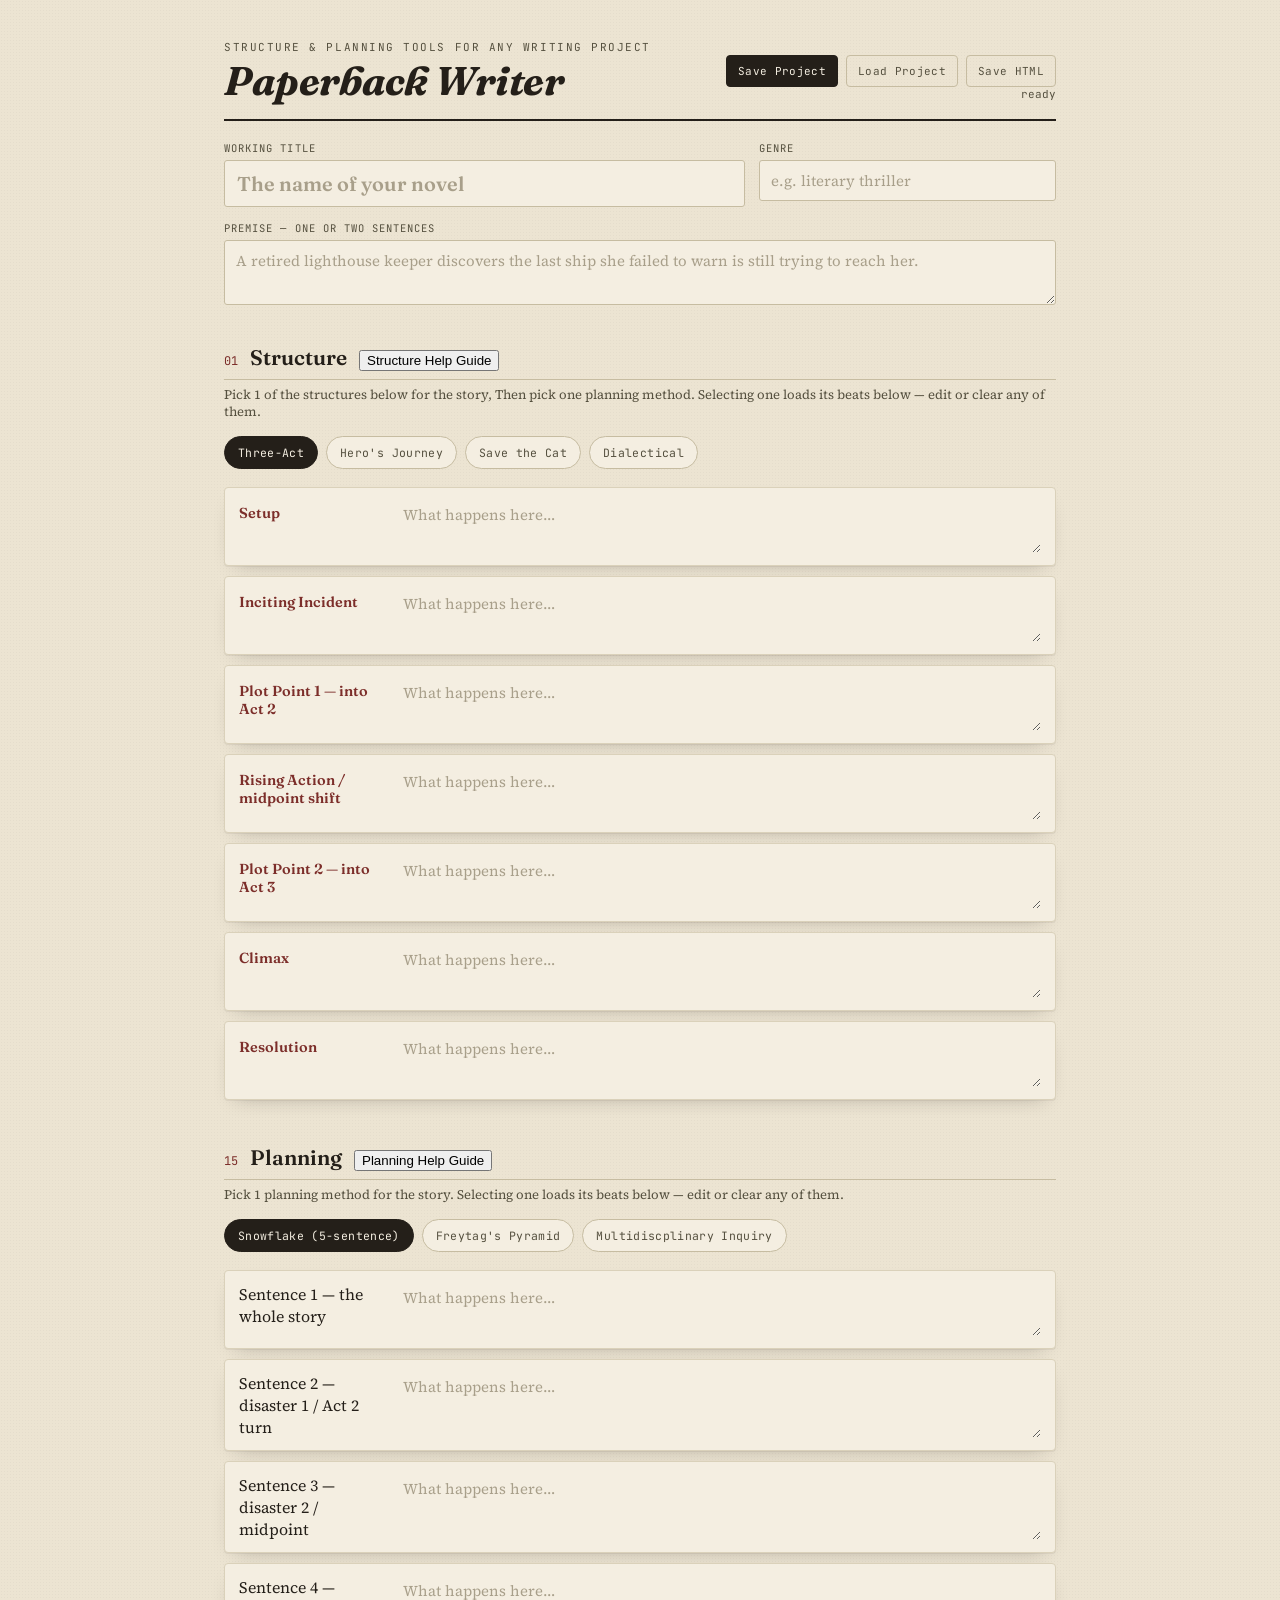
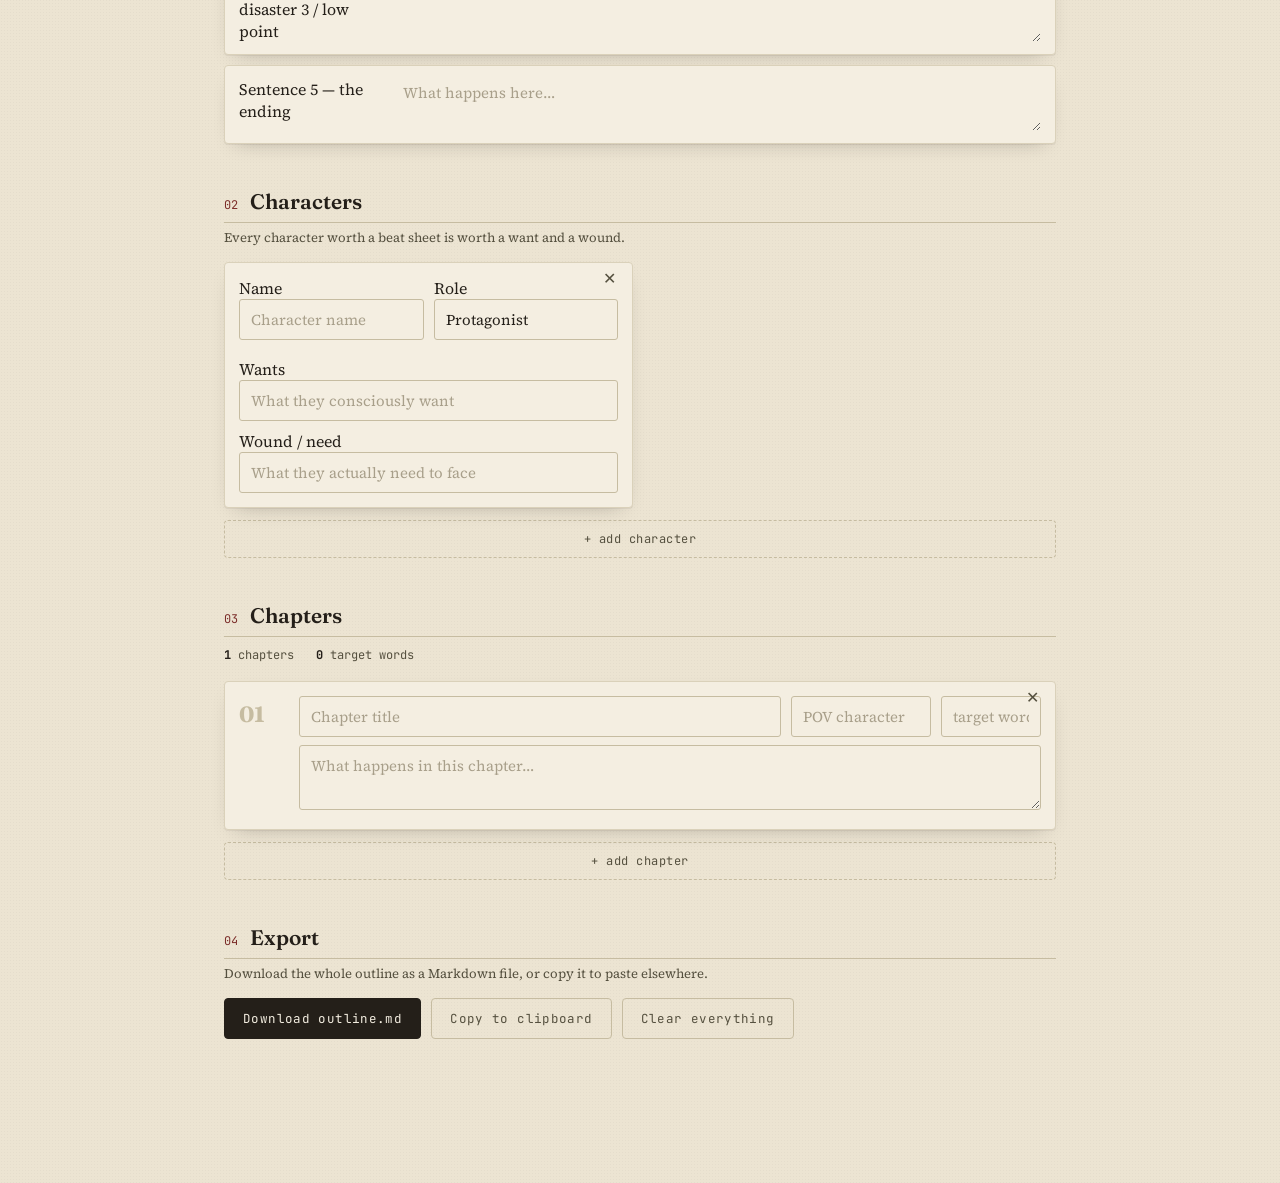
==== index.html @ 85bdef79 "1st push" ====
<!DOCTYPE html>
<html lang="en">
<head>
<meta charset="UTF-8">

<title>Paperback Writer</title>

<link rel="preconnect" href="https://fonts.googleapis.com">
<link href="https://fonts.googleapis.com/css2?family=Fraunces:wght@600;700&family=JetBrains+Mono:wght@400;500&family=Source+Serif+4:wght@400;500;600&display=swap" rel="stylesheet">


<!-- Link your external style - CSS file here -->
<link rel="stylesheet" href="styles/style.css">

<!-- Link your external JS file here -->
<script src="scripts/Paperback-Writer.js" defer></script>


 <!-- head end -->
</head>





<body>

<div class="wrap">

  <div class="masthead">

    <div>
      <div class="eyebrow">Structure & Planning Tools For Any Writing Project </div>
      <h1 class="title"><i>Paperback Writer</h1></i>
    </div>

    <div>
<!------------------------------------------------
  -- HTML buttons on top, next to "the outliner" 
  ------------------------------------------------> 

      <div class="file-buttons">

        <button
          type="button"
          class="btn-primary"
          id="saveProjectBtn">
          Save Project
        </button>

        <button
          type="button"
          class="btn-secondary"
          id="loadProjectBtn">
          Load Project
        </button>

        <button
          type="button"
          class="btn-secondary"
          id="saveHTMLBtn">
          Save HTML
        </button>

        <input
          type="file"
          id="projectFileInput"
          accept=".json,application/json"
          style="display:none;">

      </div>

      <div class="save-state" id="saveState">
        ready
      </div>

    </div>

  </div>


  <div class="meta-row">

    <div class="field">

      <label>Working title</label>

      <input
        class="book-title-input"
        id="bookTitle"
        placeholder="The name of your novel">

    </div>

    <div class="field">

      <label>Genre</label>

      <input
        id="genre"
        placeholder="e.g. literary thriller">

    </div>

  </div>


  <div
    class="field"
    style="margin-top:-20px; margin-bottom:34px;">

    <label>Premise — one or two sentences</label>

    <textarea
      id="premise"
      rows="2"
      placeholder="A retired lighthouse keeper discovers the last ship she failed to warn is still trying to reach her."
    ></textarea>

  </div>


  <!-------------------------------------------- 
   --- STRUCTURE 
   --------------------------------------------->

  <section class="block">
    <div class="block-head">
      <span class="block-num">01</span>
      <h2 class="block-title">Structure</h2>

      <button
        type="button"
        onclick="window.open('Structure_Help_1.html', '_blank')">
        Structure Help Guide
      </button>

    </div>

    <div class="block-hint">
      Pick 1 of the structures below for the story, Then pick one planning method. Selecting one loads its beats below — edit or clear any of them.
    </div>

    <div
      class="structure-picker"
      id="structurePicker">
    </div>

    <div
      class="beats"
      id="beatsList">
    </div>

  </section>


  <!-------------------------------------------- 
   --- PLANNING
   --------------------------------------------->

  <section class="block">
    <div class="block-head">
      <span class="block-num">15</span>
      <h2 class="block-title">Planning</h2>

      <button
        type="button"
        onclick="window.open('Structure_Help_1.html', '_blank')">
        Planning Help Guide
      </button>

    </div>

    <div class="block-hint">
      Pick 1 planning method for the story. Selecting one loads its beats below — edit or clear any of them.
    </div>

    <div
      class="planning-picker"
      id="planningPicker">
    </div>

    <div
      class="planbeats"
      id="planbeatsList">
    </div>

  </section>







   <!-------------------------------------------- 
   --- Characters  
   --------------------------------------------->

  <section class="block">
    <div class="block-head">
      <span class="block-num">02</span>
      <h2 class="block-title">Characters</h2>
    </div>

    <div class="block-hint">
      Every character worth a beat sheet is worth a want and a wound.
    </div>

    <div
      class="card-grid"
      id="charGrid">
    </div>

    <button
      class="add-btn"
      id="addChar">
      + add character
    </button>

  </section>


  <!--------------------------------------------- 
   --- Chapters  
   --------------------------------------------->

  <section class="block">

    <div class="block-head">

      <span class="block-num">03</span>

      <h2 class="block-title">Chapters</h2>

    </div>

    <div
      class="stat-strip"
      id="chapterStats">
    </div>

    <div
      class="chapter-list"
      id="chapterList">
    </div>

    <button
      class="add-btn"
      id="addChapter">
      + add chapter
    </button>

  </section>


  <!-- EXPORT -->

  <section class="block">

    <div class="block-head">

      <span class="block-num">04</span>

      <h2 class="block-title">Export</h2>

    </div>

    <div class="block-hint">
      Download the whole outline as a Markdown file, or copy it to paste elsewhere.
    </div>

    <div class="export-row">

      <button
        class="btn-primary"
        id="downloadBtn">
        Download outline.md
      </button>

      <button
        class="btn-secondary"
        id="copyBtn">
        Copy to clipboard
      </button>

      <button
        class="btn-secondary"
        id="resetBtn">
        Clear everything
      </button>

    </div>

  </section>

</div>


<div
  class="toast"
  id="toast">
  Ready
</div>




<!--
  When "Save HTML" is used, saveLocalHTML() inserts
  another script immediately before </head>:

  window.embeddedSavedState = {...};

  The normal application file does not need this.
-->

</body>
</html>
---- styles/style.css ----
:root{
    --paper: #ECE4D2;
    --paper-raised: #F4EEE1;
    --ink: #241F19;
    --ink-soft: #55503f;
    --accent: #7C2E2A;
    --accent-soft: #9c5450;
    --moss: #4B6154;
    --line: #C6BCA1;
    --line-soft: #DAD1BA;
    --gold: #A67F3E;
    --shadow: 0 1px 0 rgba(36,31,25,0.06), 0 8px 20px -12px rgba(36,31,25,0.35);
  }

  *{box-sizing:border-box;}

  html,body{
    margin:0;
    padding:0;
  }

  body{
    background: var(--paper);
    background-image:
      radial-gradient(rgba(36,31,25,0.035) 1px, transparent 1px);
    background-size: 3px 3px;
    color: var(--ink);
    font-family: 'Source Serif 4', Georgia, serif;
    padding: 0;
  }

  .wrap{
    max-width: 880px;
    margin: 0 auto;
    padding: 40px 24px 100px;
  }

  /* Header */

  .masthead{
    display:flex;
    justify-content:space-between;
    align-items:flex-end;
    border-bottom: 2px solid var(--ink);
    padding-bottom: 14px;
    margin-bottom: 6px;
    gap:20px;
  }

  .masthead .eyebrow{
    font-family:'JetBrains Mono', monospace;
    font-size:11px;
    letter-spacing:.14em;
    text-transform:uppercase;
    color:var(--ink-soft);
  }

  h1.title{
    font-family:'Fraunces', serif;
    font-weight:700;
    font-style:normal;
    font-size:40px;
    margin:2px 0 0;
    letter-spacing:-0.01em;
  }

  .file-buttons{
    display:flex;
    gap:8px;
    align-items:center;
    flex-wrap:wrap;
    justify-content:flex-end;
  }

  .file-buttons button{
    font-family:'JetBrains Mono', monospace;
    font-size:11px;
    padding:8px 11px;
    border-radius:4px;
    cursor:pointer;
  }

  .save-state{
    font-family:'JetBrains Mono', monospace;
    font-size:11px;
    color:var(--ink-soft);
    text-align:right;
    white-space:nowrap;
    padding-bottom:4px;
  }

  .save-state.saved{
    color:var(--moss);
  }

  .meta-row{
    display:grid;
    grid-template-columns:1.4fr 0.8fr;
    gap:14px;
    margin:20px 0 34px;
  }

  .field label,
  .beat label,
  .card label{
    display:block;
    font-family:'JetBrains Mono', monospace;
    font-size:10.5px;
    letter-spacing:.1em;
    text-transform:uppercase;
    color:var(--ink-soft);
    margin-bottom:5px;
  }

  input,
  textarea,
  select{
    font-family:'Source Serif 4', Georgia, serif;
    font-size:15px;
    color:var(--ink);
    background:var(--paper-raised);
    border:1px solid var(--line);
    border-radius:3px;
    padding:9px 11px;
    width:100%;
    outline:none;
  }

  input:focus,
  textarea:focus,
  select:focus{
    border-color:var(--accent);
  }

  textarea{
    resize:vertical;
    line-height:1.5;
  }

  ::placeholder{
    color:#a89f8a;
  }

  .book-title-input{
    font-family:'Fraunces', serif;
    font-size:20px;
    font-weight:600;
    padding:10px 12px;
  }

  section.block{
    margin-bottom:44px;
  }

  .block-head{
    display:flex;
    align-items:baseline;
    gap:12px;
    margin-bottom:16px;
    border-bottom:1px solid var(--line);
    padding-bottom:8px;
  }

  .block-num{
    font-family:'JetBrains Mono', monospace;
    font-size:12px;
    color:var(--accent);
  }

  .block-title{
    font-family:'Fraunces', serif;
    font-weight:600;
    font-size:21px;
    margin:0;
  }

  .block-hint{
    font-size:13px;
    color:var(--ink-soft);
    margin:-10px 0 16px;
  }

  /*** 
   *** Structure 
   ***/

  .structure-picker{
    display:flex;
    gap:8px;
    flex-wrap:wrap;
    margin-bottom:18px;
  }

  .structure-picker button{
    font-family:'JetBrains Mono', monospace;
    font-size:11.5px;
    letter-spacing:.03em;
    padding:8px 13px;
    border-radius:20px;
    border:1px solid var(--line);
    background:var(--paper-raised);
    color:var(--ink-soft);
    cursor:pointer;
  }

  .structure-picker button.active{
    background:var(--ink);
    color:var(--paper-raised);
    border-color:var(--ink);
  }

  .beats{
    display:flex;
    flex-direction:column;
    gap:10px;
  }

  .beat{
    display:grid;
    grid-template-columns:150px 1fr;
    gap:14px;
    background:var(--paper-raised);
    border:1px solid var(--line-soft);
    border-radius:4px;
    padding:12px 14px;
    box-shadow:var(--shadow);
  }

  .beat .beat-name{
    font-family:'Fraunces', serif;
    font-weight:600;
    font-size:14.5px;
    padding-top:4px;
    color:var(--accent);
  }

  .beat textarea{
    min-height:46px;
    background:transparent;
    border:none;
    padding:4px 0;
  }

  .beat textarea:focus{
    background:rgba(255,255,255,0.4);
  }


   /*** 
    *** Planning  
    ***/

  .planning-picker{
    display:flex;
    gap:8px;
    flex-wrap:wrap;
    margin-bottom:18px;
  }

  .planning-picker button{
    font-family:'JetBrains Mono', monospace;
    font-size:11.5px;
    letter-spacing:.03em;
    padding:8px 13px;
    border-radius:20px;
    border:1px solid var(--line);
    background:var(--paper-raised);
    color:var(--ink-soft);
    cursor:pointer;
  }

  .planning-picker button.active{
    background:var(--ink);
    color:var(--paper-raised);
    border-color:var(--ink);
  }

  .planbeats{
    display:flex;
    flex-direction:column;
    gap:10px;
  }

  .planbeat{
    display:grid;
    grid-template-columns:150px 1fr;
    gap:14px;
    background:var(--paper-raised);
    border:1px solid var(--line-soft);
    border-radius:4px;
    padding:12px 14px;
    box-shadow:var(--shadow);
  }

  .planbeat .planbeat-name{
    font-family:'Fraunces', serif;
    font-weight:600;
    font-size:14.5px;
    padding-top:4px;
    color:var(--accent);
  }

  .planbeat textarea{
    min-height:46px;
    background:transparent;
    border:none;
    padding:4px 0;
  }

  .planbeat textarea:focus{
    background:rgba(255,255,255,0.4);
  }


  /*** 
   *** Characters 
   ***/

  .card-grid{
    display:grid;
    grid-template-columns:repeat(2,1fr);
    gap:14px;
  }

  .char-card,
  .chapter-card{
    background:var(--paper-raised);
    border:1px solid var(--line-soft);
    border-radius:4px;
    padding:14px;
    box-shadow:var(--shadow);
    position:relative;
  }

  .card-remove{
    position:absolute;
    top:8px;
    right:10px;
    border:none;
    background:none;
    color:var(--ink-soft);
    font-size:16px;
    cursor:pointer;
    line-height:1;
    font-family:monospace;
  }

  .card-remove:hover{
    color:var(--accent);
  }

  .char-row{
    margin-bottom:9px;
  }

  .char-row:last-child{
    margin-bottom:0;
  }

  .char-two{
    display:grid;
    grid-template-columns:1fr 1fr;
    gap:10px;
  }

  .add-btn{
    font-family:'JetBrains Mono', monospace;
    font-size:12px;
    letter-spacing:.04em;
    background:none;
    border:1px dashed var(--line);
    color:var(--ink-soft);
    padding:10px 14px;
    border-radius:4px;
    cursor:pointer;
    width:100%;
    margin-top:12px;
  }

  .add-btn:hover{
    border-color:var(--accent);
    color:var(--accent);
  }

  /* Chapters */

  .chapter-list{
    display:flex;
    flex-direction:column;
    gap:10px;
  }

  .chapter-card{
    display:grid;
    grid-template-columns:46px 1fr;
    gap:14px;
  }

  .chapter-num{
    font-family:'Fraunces', serif;
    font-weight:700;
    font-size:22px;
    color:var(--line);
    align-self:start;
    padding-top:4px;
  }

  .chapter-top{
    display:grid;
    grid-template-columns:1fr 140px 100px;
    gap:10px;
    margin-bottom:8px;
  }

  .chapter-summary{
    min-height:52px;
  }

  .chapter-footer{
    display:flex;
    justify-content:space-between;
    margin-top:6px;
    font-family:'JetBrains Mono', monospace;
    font-size:11px;
    color:var(--ink-soft);
  }

  .stat-strip{
    display:flex;
    gap:22px;
    font-family:'JetBrains Mono', monospace;
    font-size:12px;
    color:var(--ink-soft);
    margin:-6px 0 18px;
    flex-wrap:wrap;
  }

  .stat-strip b{
    color:var(--ink);
  }

  /* Export */

  .export-row{
    display:flex;
    gap:10px;
    margin-top:8px;
    flex-wrap:wrap;
  }

  .btn-primary,
  .btn-secondary{
    font-family:'JetBrains Mono', monospace;
    font-size:12.5px;
    letter-spacing:.03em;
    padding:11px 18px;
    border-radius:4px;
    cursor:pointer;
  }

  .btn-primary{
    background:var(--ink);
    color:var(--paper-raised);
    border:1px solid var(--ink);
  }

  .btn-primary:hover{
    background:var(--accent);
    border-color:var(--accent);
  }

  .btn-secondary{
    background:none;
    border:1px solid var(--line);
    color:var(--ink-soft);
  }

  .btn-secondary:hover{
    border-color:var(--ink);
    color:var(--ink);
  }

  /* Toast */

  .toast{
    position:fixed;
    bottom:24px;
    left:50%;
    transform:translateX(-50%) translateY(20px);
    background:var(--ink);
    color:var(--paper-raised);
    font-family:'JetBrains Mono', monospace;
    font-size:12px;
    padding:10px 16px;
    border-radius:4px;
    opacity:0;
    pointer-events:none;
    transition:all .25s ease;
  }

  .toast.show{
    opacity:1;
    transform:translateX(-50%) translateY(0);
  }

  @media (max-width:640px){

    .meta-row,
    .card-grid,
    .char-two{
      grid-template-columns:1fr;
    }

    .beat{
      grid-template-columns:1fr;
    }

    .chapter-top{
      grid-template-columns:1fr;
    }

    .masthead{
      flex-direction:column;
      align-items:flex-start;
      gap:10px;
    }

    .file-buttons{
      justify-content:flex-start;
    }

    .save-state{
      text-align:left;
    }
  }
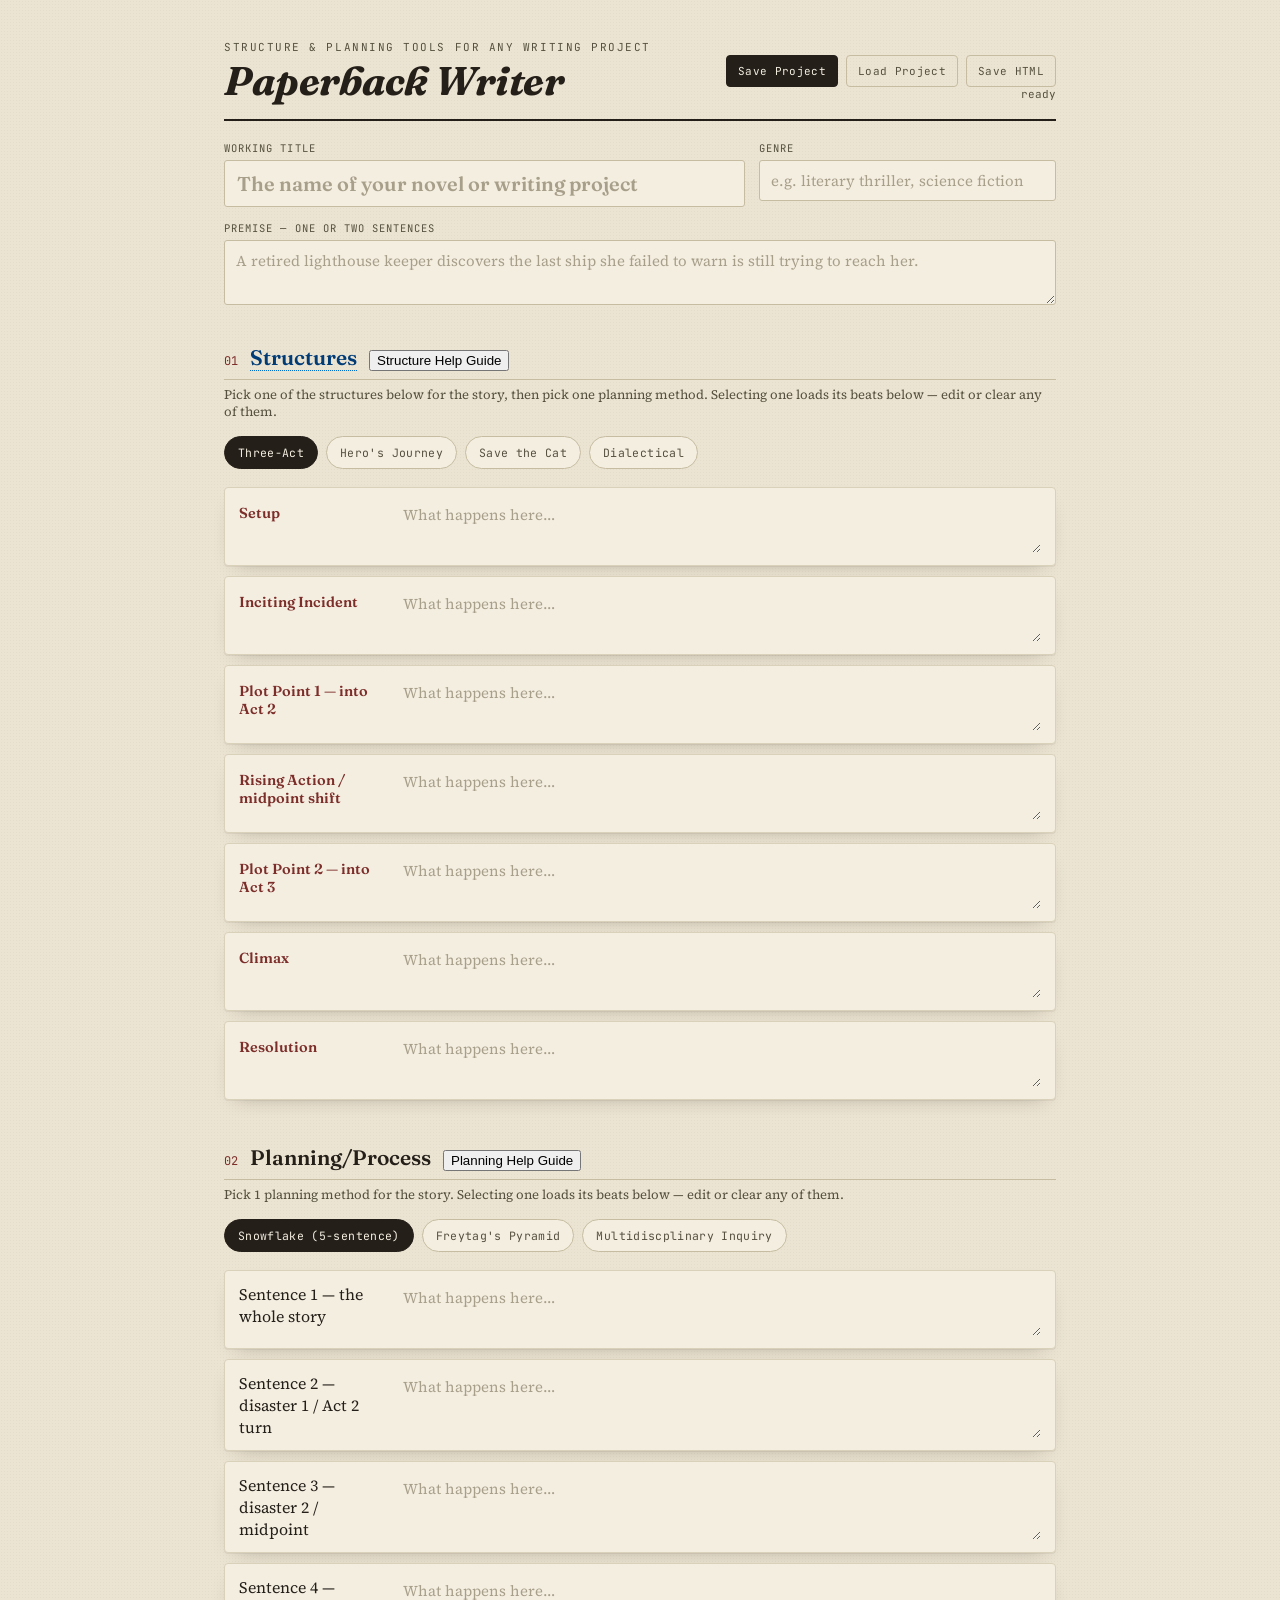
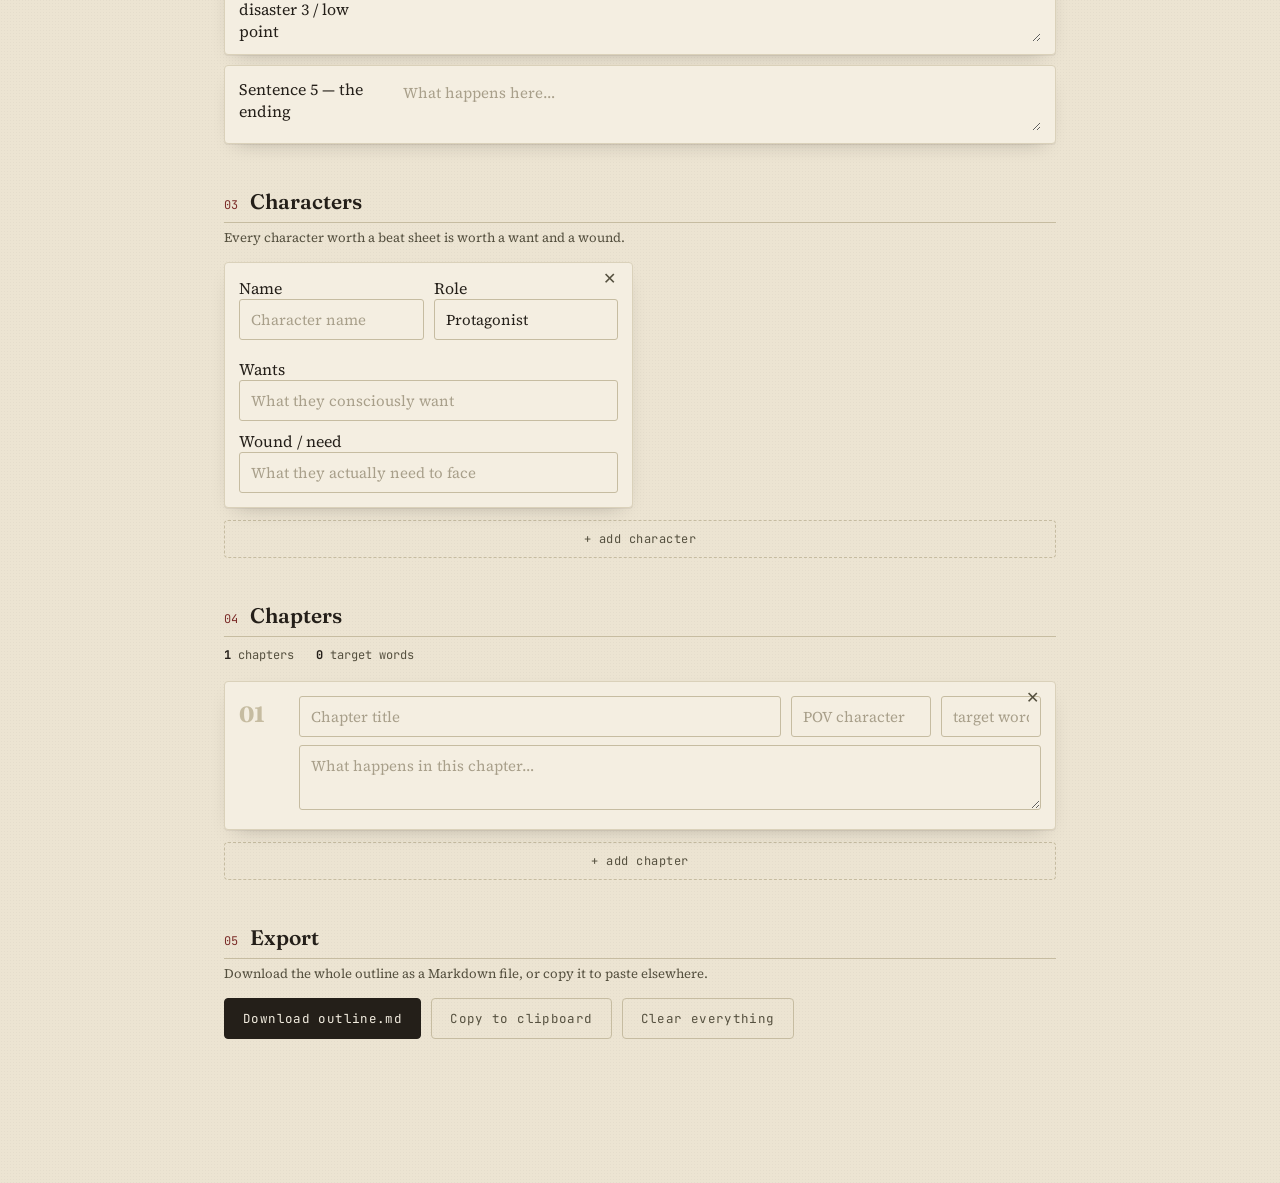
==== commit 13661cd7: "gettin closer. not perfect." ====
--- a/index.html
+++ b/index.html
@@ -9,10 +9,10 @@
 <link href="https://fonts.googleapis.com/css2?family=Fraunces:wght@600;700&family=JetBrains+Mono:wght@400;500&family=Source+Serif+4:wght@400;500;600&display=swap" rel="stylesheet">
 
 
-<!-- Link your external style - CSS file here -->
+<!-- Link to the external style - CSS file here -->
 <link rel="stylesheet" href="styles/style.css">
 
-<!-- Link your external JS file here -->
+<!-- Link to the external JS file here -->
 <script src="scripts/Paperback-Writer.js" defer></script>
 
 
@@ -36,7 +36,7 @@
 
     <div>
 <!------------------------------------------------
-  -- HTML buttons on top, next to "the outliner" 
+  -- HTML buttons on top, next to "Paperback Writer" title
   ------------------------------------------------> 
 
       <div class="file-buttons">
@@ -78,45 +78,39 @@
 
   </div>
 
-
+<!------------------------------------------------
+  -- WORKING TITLE and GENRE  
+  ------------------------------------------------> 
   <div class="meta-row">
-
     <div class="field">
-
       <label>Working title</label>
-
       <input
         class="book-title-input"
         id="bookTitle"
-        placeholder="The name of your novel">
-
+        placeholder="The name of your novel or writing project">
     </div>
 
     <div class="field">
-
       <label>Genre</label>
-
       <input
         id="genre"
-        placeholder="e.g. literary thriller">
-
-    </div>
-
+        placeholder="e.g. literary thriller, science fiction">
+    </div>
   </div>
 
-
+<!------------------------------------------------
+  -- PREMISE 
+  ------------------------------------------------> 
   <div
     class="field"
     style="margin-top:-20px; margin-bottom:34px;">
 
     <label>Premise — one or two sentences</label>
-
     <textarea
       id="premise"
       rows="2"
       placeholder="A retired lighthouse keeper discovers the last ship she failed to warn is still trying to reach her."
     ></textarea>
-
   </div>
 
 
@@ -127,18 +121,20 @@
   <section class="block">
     <div class="block-head">
       <span class="block-num">01</span>
-      <h2 class="block-title">Structure</h2>
-
+
+      <span class="help-text" data-help="Most will choose the structure first. Think of structure as the shape of the story, and planning/process as how to implement that shape.
+          Example: I want build a 2 story, 4 bedroom house (structure). Here are the directions on how to build it.(planning/process)">
+        <h2 class="block-title">Structures</h2>
+      </span>
       <button
         type="button"
         onclick="window.open('Structure_Help_1.html', '_blank')">
         Structure Help Guide
       </button>
-
     </div>
 
     <div class="block-hint">
-      Pick 1 of the structures below for the story, Then pick one planning method. Selecting one loads its beats below — edit or clear any of them.
+      Pick one of the structures below for the story, then pick one planning method. Selecting one loads its beats below — edit or clear any of them.
     </div>
 
     <div
@@ -150,6 +146,14 @@
       class="beats"
       id="beatsList">
     </div>
+
+    
+    <!-- tamco
+    <div
+      class="custombeats"
+      id="custombeatsList">
+    </div> -->
+
 
   </section>
 
@@ -160,8 +164,8 @@
 
   <section class="block">
     <div class="block-head">
-      <span class="block-num">15</span>
-      <h2 class="block-title">Planning</h2>
+      <span class="block-num">02</span>
+      <h2 class="block-title">Planning/Process</h2>
 
       <button
         type="button"
@@ -199,7 +203,7 @@
 
   <section class="block">
     <div class="block-head">
-      <span class="block-num">02</span>
+      <span class="block-num">03</span>
       <h2 class="block-title">Characters</h2>
     </div>
 
@@ -229,7 +233,7 @@
 
     <div class="block-head">
 
-      <span class="block-num">03</span>
+      <span class="block-num">04</span>
 
       <h2 class="block-title">Chapters</h2>
 
@@ -260,7 +264,7 @@
 
     <div class="block-head">
 
-      <span class="block-num">04</span>
+      <span class="block-num">05</span>
 
       <h2 class="block-title">Export</h2>
 
--- a/styles/style.css
+++ b/styles/style.css
@@ -29,6 +29,74 @@
     padding: 0;
   }
 
+
+
+  /*** 
+   ***  the tool tip over text code 
+   ***/  
+.help-text {
+    position: relative;
+    cursor: help;
+    color: #013c77;
+    border-bottom: 1px dotted #0066cc;
+}
+
+/* Tooltip */
+.help-text::after {
+    content: attr(data-help);
+    position: absolute;
+    z-index: 1000;
+
+    left: 50%;
+    bottom: calc(100% + 8px);
+    transform: translateX(-50%);
+
+    width: max-content;
+    max-width: 300px;
+
+    padding: 8px 12px;
+    border-radius: 6px;
+
+    background: #333;
+    color: white;
+
+    font-size: 14px;
+    line-height: 1.4;
+    font-weight: normal;
+
+    opacity: 0;
+    visibility: hidden;
+    pointer-events: none;
+
+    transition: opacity 0.15s ease;
+}
+
+/* Small arrow */
+.help-text::before {
+    content: "";
+    position: absolute;
+
+    left: 50%;
+    bottom: calc(100% + 2px);
+    transform: translateX(-50%);
+
+    border: 6px solid transparent;
+    border-top-color: #333;
+
+    opacity: 0;
+    visibility: hidden;
+}
+
+/* Show tooltip */
+.help-text:hover::after,
+.help-text:hover::before {
+    opacity: 1;
+    visibility: visible;
+}
+/***  end TOOL TIPS  ***/
+
+
+
   .wrap{
     max-width: 880px;
     margin: 0 auto;
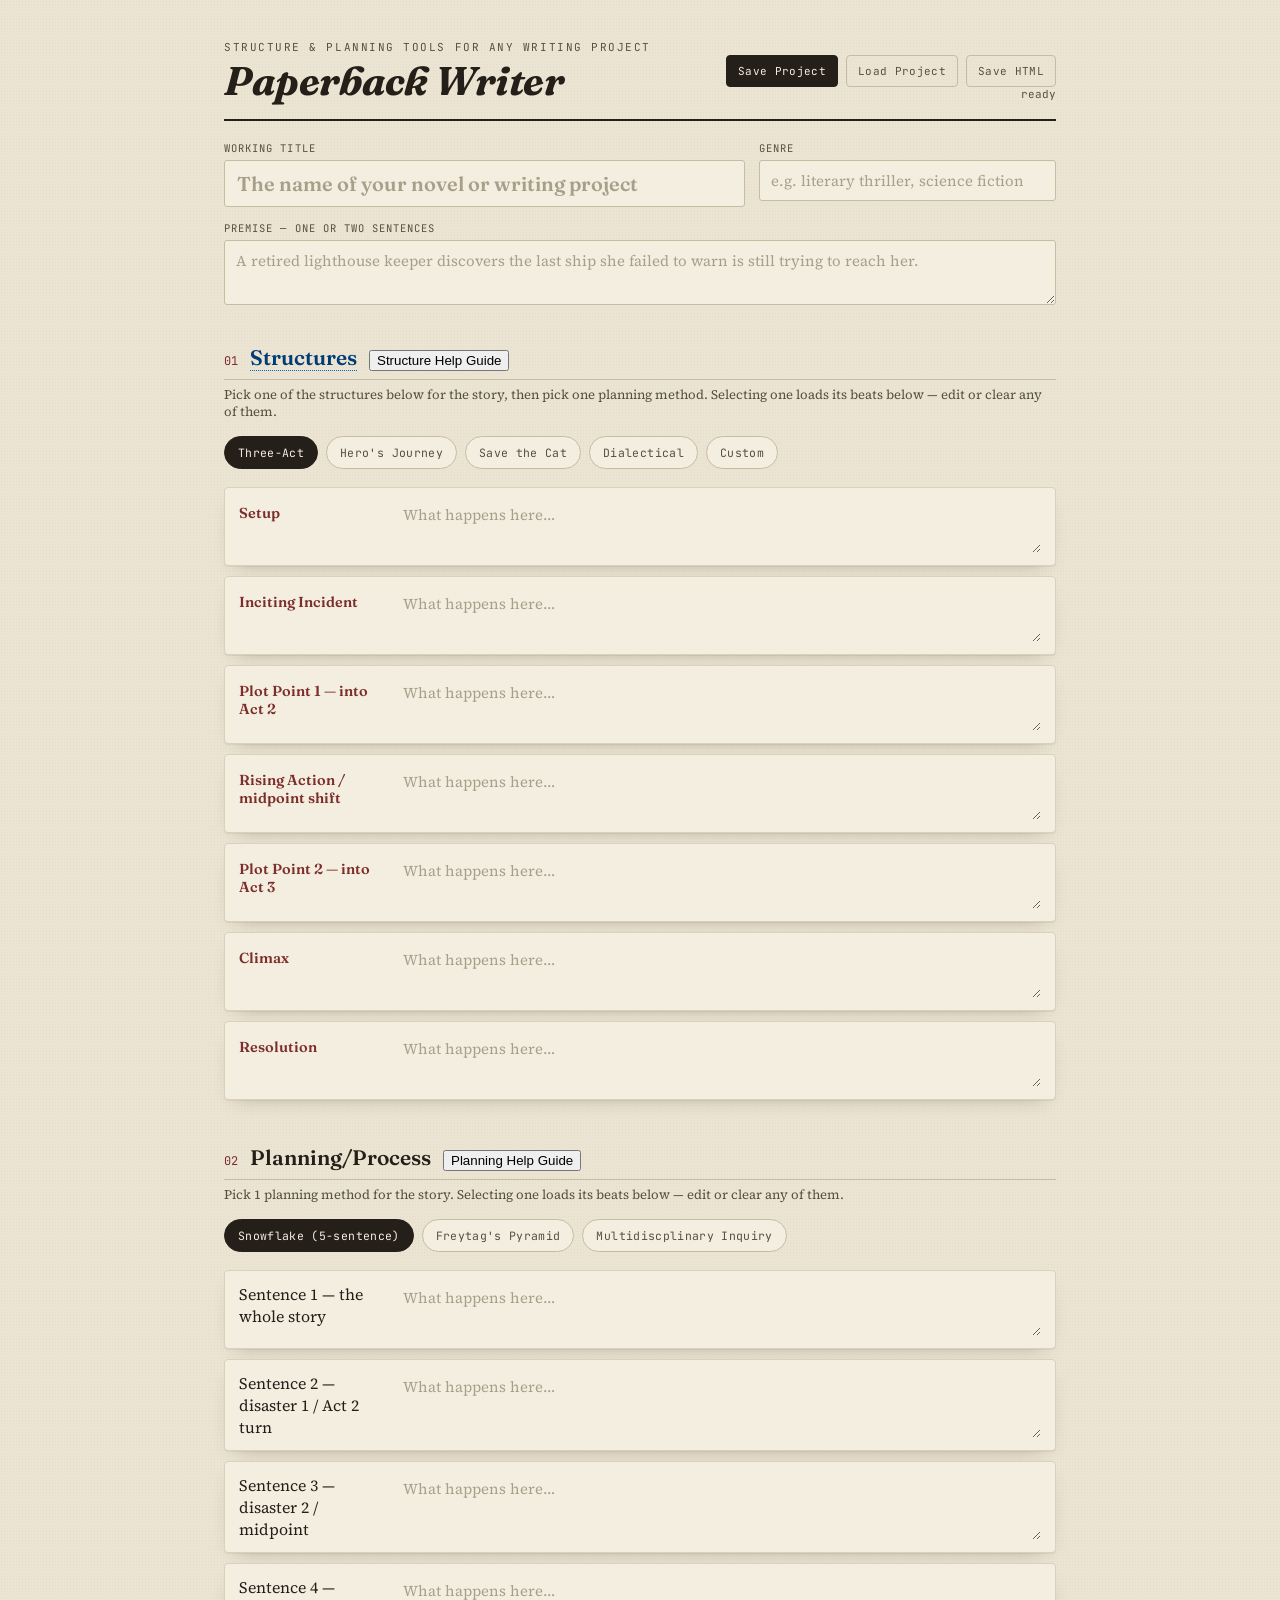
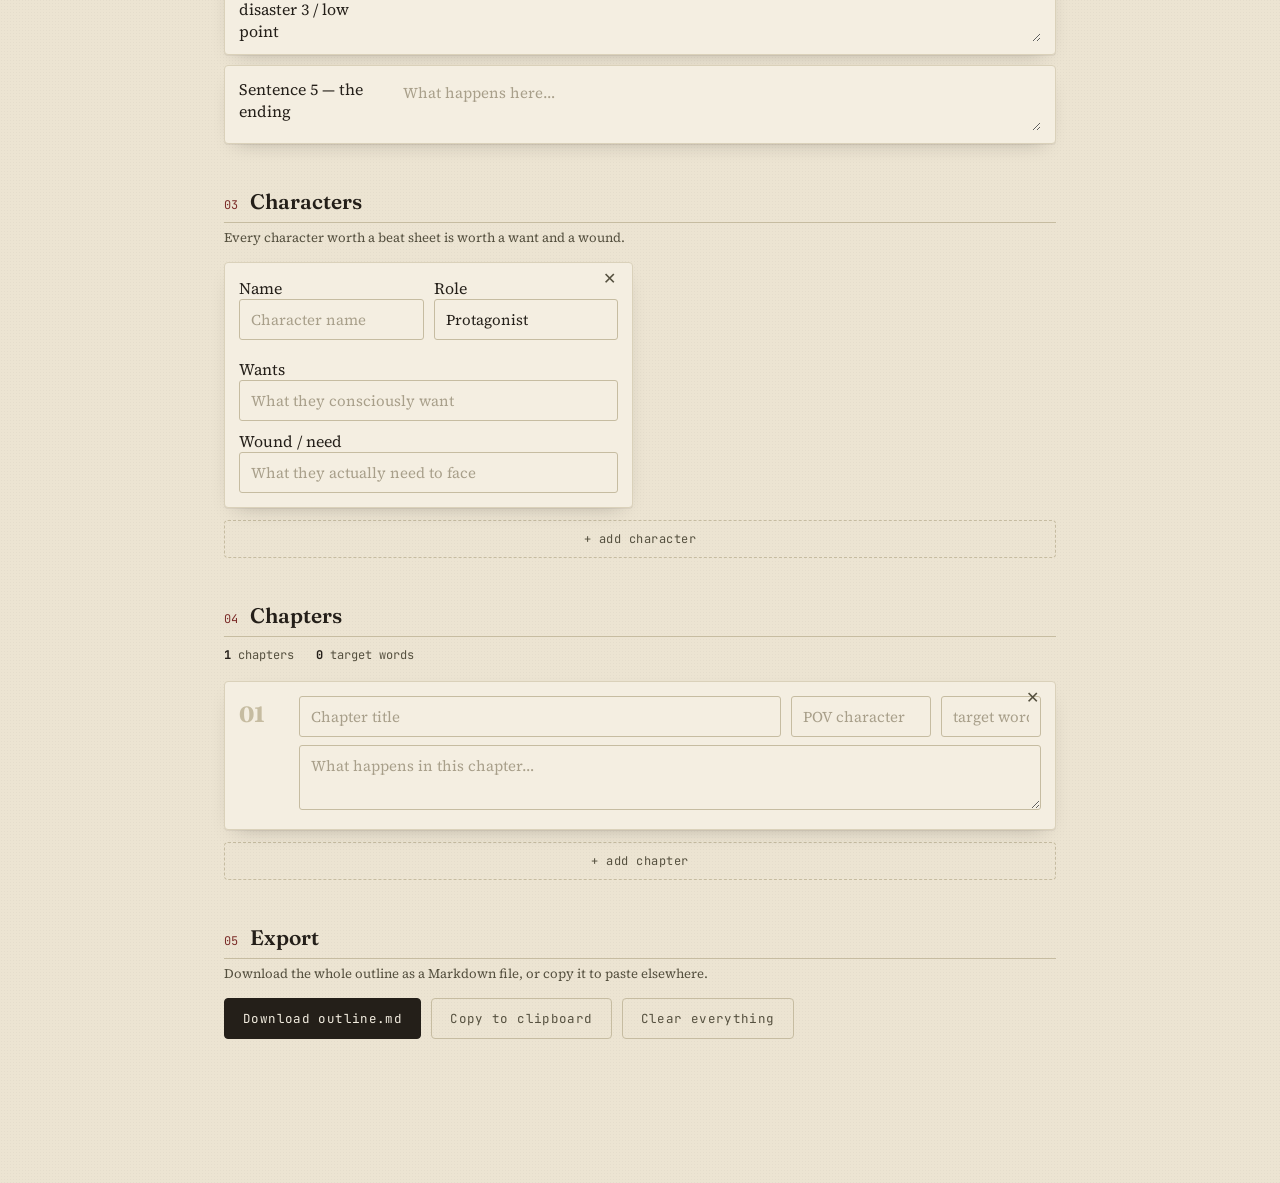
==== commit 82b72736: "help page fix" ====
--- a/index.html
+++ b/index.html
@@ -128,7 +128,7 @@
       </span>
       <button
         type="button"
-        onclick="window.open('Structure_Help_1.html', '_blank')">
+        onclick="window.open('pages/Structure_Help_1.html', '_blank')">
         Structure Help Guide
       </button>
     </div>
@@ -147,7 +147,7 @@
       id="beatsList">
     </div>
 
-    
+
     <!-- tamco
     <div
       class="custombeats"
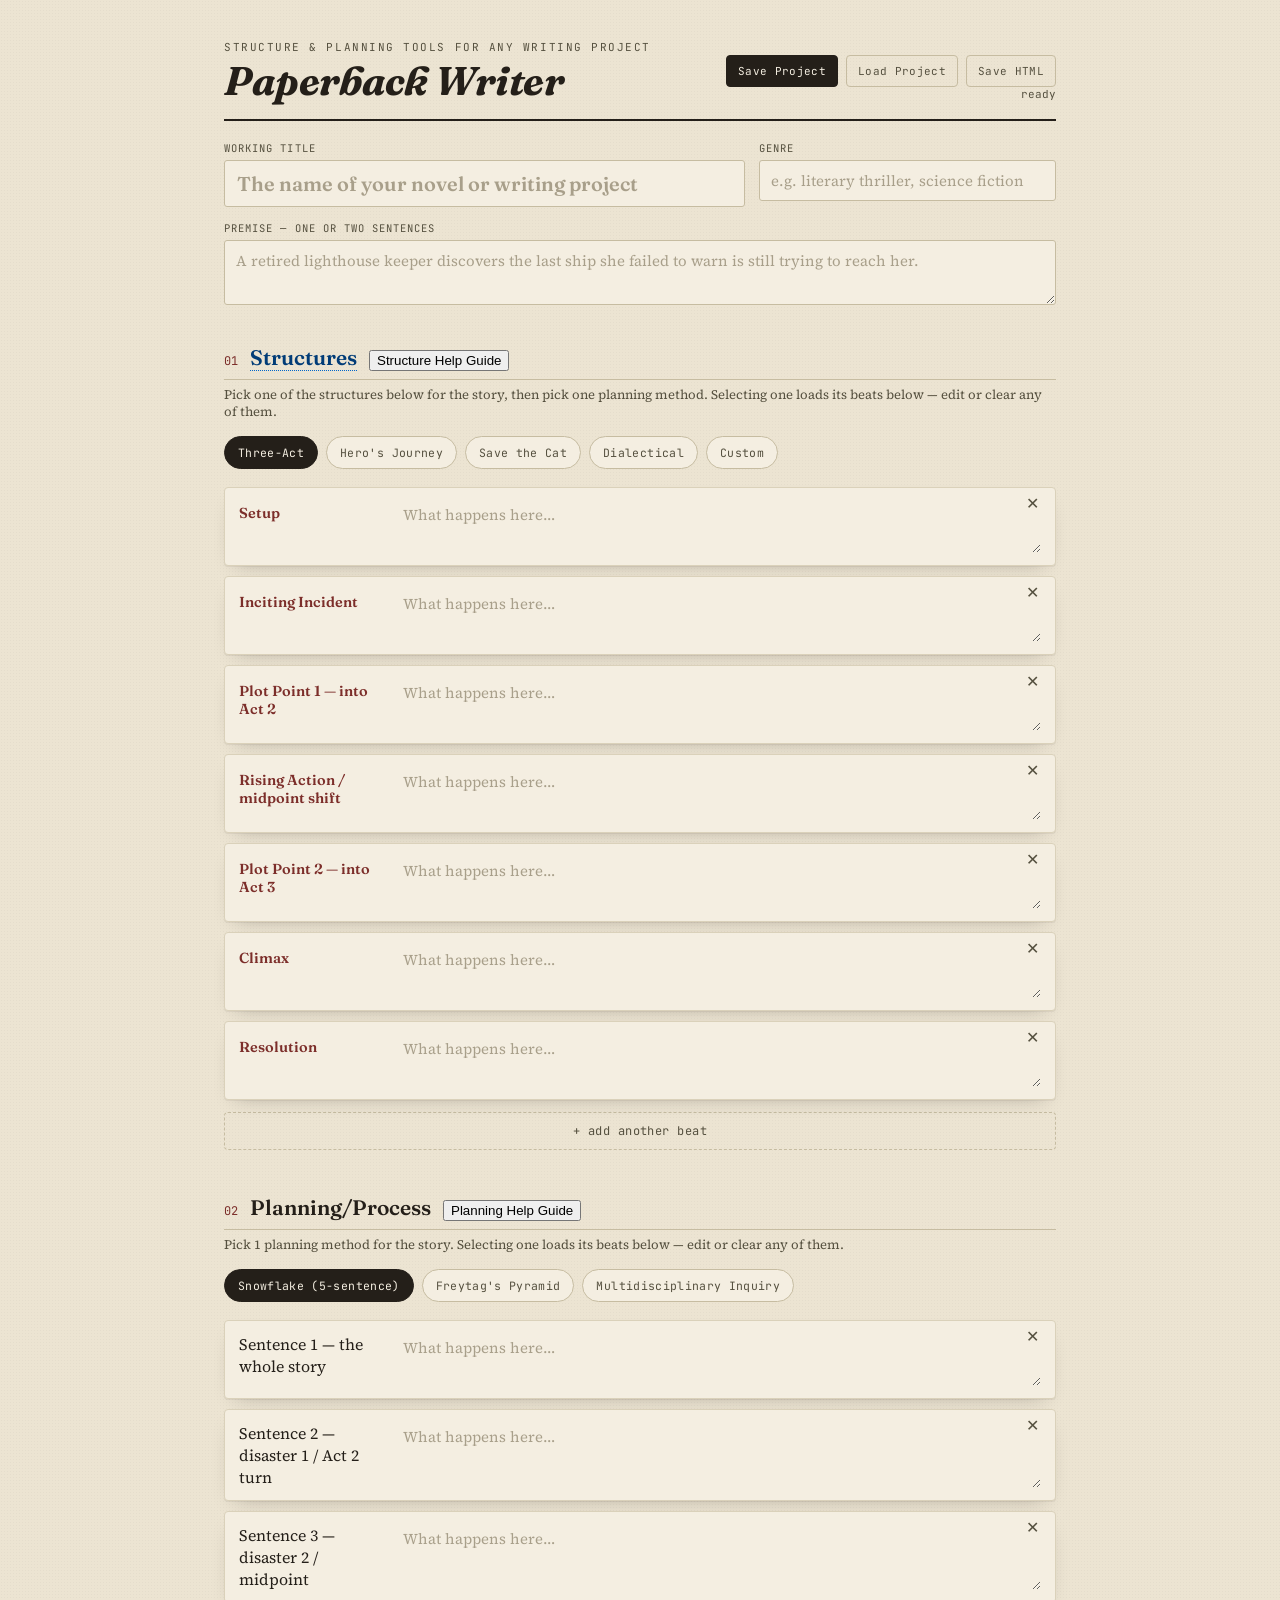
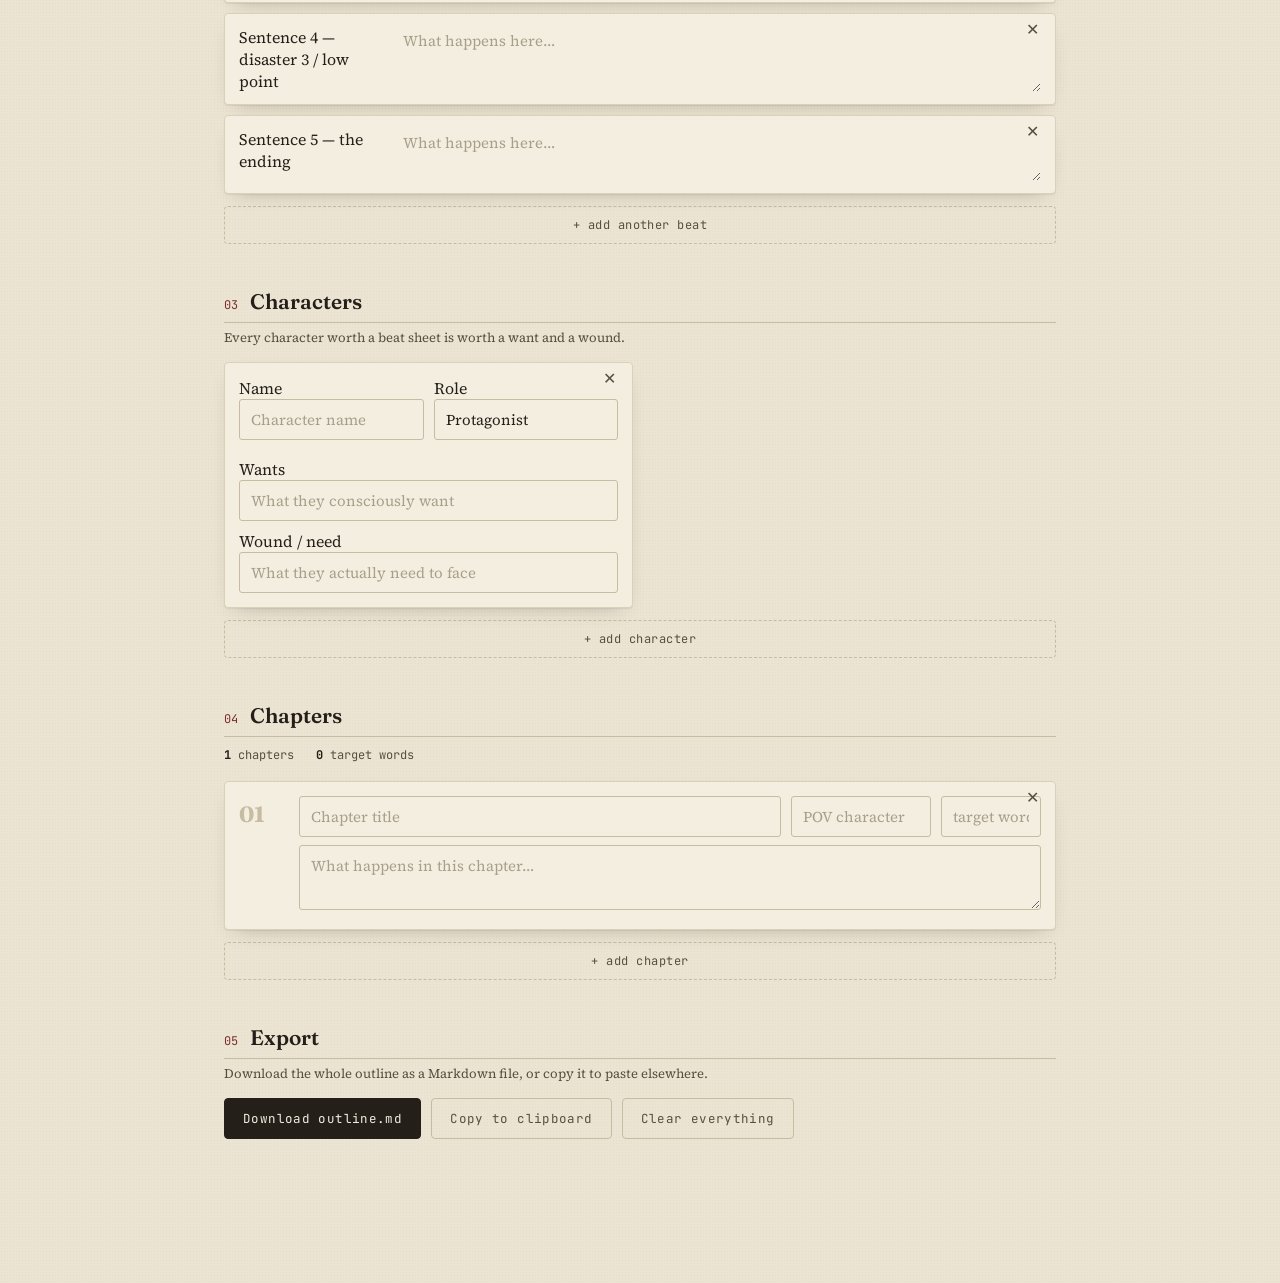
==== commit d7b2b9d3: "delete beats verson" ====
--- a/index.html
+++ b/index.html
@@ -128,7 +128,7 @@
       </span>
       <button
         type="button"
-        onclick="window.open('pages/Structure_Help_1.html', '_blank')">
+        onclick="window.open('pages/Structure_Help.html', '_blank')">
         Structure Help Guide
       </button>
     </div>
@@ -146,15 +146,18 @@
       class="beats"
       id="beatsList">
     </div>
-
-
-    <!-- tamco
-    <div
-      class="custombeats"
-      id="custombeatsList">
-    </div> -->
-
-
+    <!-- dr1 start tamco add ability to ad another beat--> 
+    <div
+      class="card-grid"
+      id="StructureGrid">
+    </div>
+
+    <button
+      class="add-btn"
+      id="addStructureBeat">
+      + add another beat
+    </button>
+    <!-- dr1 end tamco add ability to ad another beat--> 
   </section>
 
 
@@ -189,12 +192,16 @@
       id="planbeatsList">
     </div>
 
-  </section>
-
-
-
-
-
+    <button
+      type="button"
+      class="add-btn"
+      id="addPlanBeat">
+      + add another beat
+</button>
+
+
+
+  </section>
 
 
    <!-------------------------------------------- 
@@ -221,7 +228,6 @@
       id="addChar">
       + add character
     </button>
-
   </section>
 
 
@@ -232,11 +238,8 @@
   <section class="block">
 
     <div class="block-head">
-
       <span class="block-num">04</span>
-
       <h2 class="block-title">Chapters</h2>
-
     </div>
 
     <div
@@ -263,9 +266,7 @@
   <section class="block">
 
     <div class="block-head">
-
       <span class="block-num">05</span>
-
       <h2 class="block-title">Export</h2>
 
     </div>
@@ -307,9 +308,6 @@
   Ready
 </div>
 
-
-
-
 <!--
   When "Save HTML" is used, saveLocalHTML() inserts
   another script immediately before </head>:
--- a/styles/style.css
+++ b/styles/style.css
@@ -284,6 +284,7 @@
   }
 
   .beat{
+    position: relative;
     display:grid;
     grid-template-columns:150px 1fr;
     gap:14px;
@@ -350,6 +351,7 @@
   }
 
   .planbeat{
+    position: relative;
     display:grid;
     grid-template-columns:150px 1fr;
     gap:14px;
